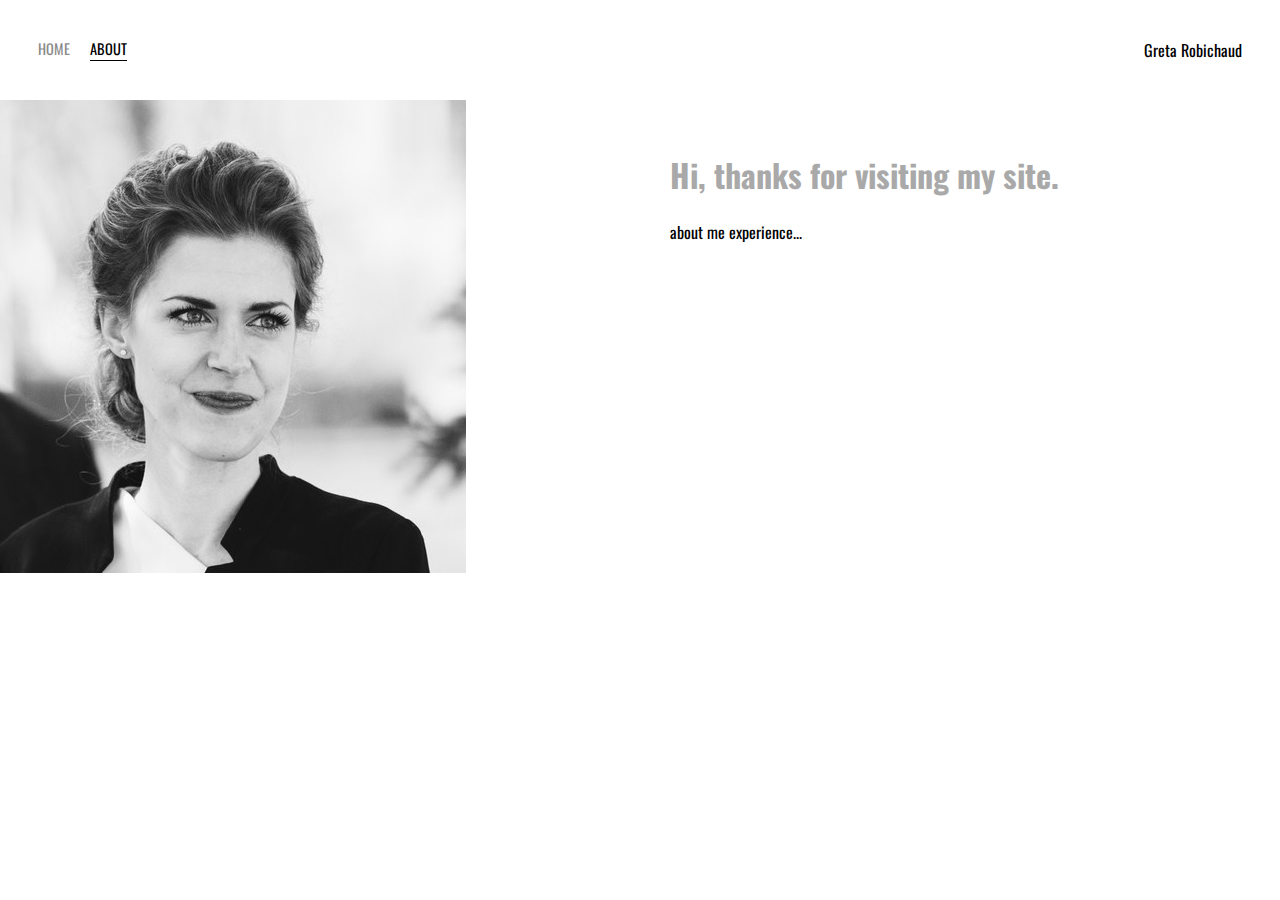
==== about.html @ c3e34e69 "Add files via upload" ====
<!DOCTYPE html>
<html lang="en">
<head>
    <meta charset="UTF-8">
    <meta name="viewport" content="width=device-width, initial-scale=1.0">
    <meta http-equiv="X-UA-Compatible" content="ie=edge">
    <title>Document</title>
    <link href="https://fonts.googleapis.com/css?family=Oswald&display=swap" rel="stylesheet">
    <link rel="stylesheet" href="styles.css">
</head>
<body>
    <div class="container"> 
        <div class="nav-wrapper">
            <div class="left-side">
                <div class="nav-link-wrapper">
                    <a href="index.html">Home</a>
                </div>
                <div class="nav-link-wrapper active-nav-link">
                    <a href="about.html">About</a>
                </div>
                
            </div>
            
            <div class="right-side">
                <div class="brand">
                     <div>Greta Robichaud</div>
                </div>
               
            </div>
        </div>
        <div class="content-wrapper">
            <div class="two-column-wrapper">
                <div class="profile-imgae-wrapper">
                    <img src="images/profile.jpg">
                </div>
                <div class="profile-content-wrapper">
                    <h1> Hi, thanks for visiting my site.</h1>
                    <p> about me experience...</p>

                </div>

            </div>
            
        </div>
    </div>
    
</body>

</html>
---- styles.css ----
/* master styles */

body {
    font-family: 'Oswald', sans-serif;
    margin: 0px;
}

.container {
    display: grid;
    grid-template-columns: 1fr;
}

.nav-wrapper {
    display:flex;
    justify-content: space-between;
    padding: 38px;
}

.left-side {
    display: flex;
}

.nav-wrapper >.left-side > div{
    margin-right: 20px;
    font-size: 0.9em;
    text-transform: uppercase;
}

.nav-link-wrapper {
    height: 22px;
    border-bottom: 1px solid transparent;
    transition: border-bottom 0.5s;
}

.nav-link-wrapper a {
    color: #8a8a8a;
    text-decoration: none;
    transition: color 0.5s;
}

.nav-link-wrapper:hover {
    border-bottom: 1px solid black;
}

.nav-link-wrapper a:hover {
    color: black;
}

.active-nav-link {
    border-bottom: 1px solid black;
}

.active-nav-link a {
    color: black !important;
}

/* Portfolio styles*/

.portfolio-items-wrapper {
    display: grid;
    grid-template-columns: 1fr 1fr 1fr;
}

.portfolio-item-wrapper {
    position: relative;
}
.portfolio-img-background {
    height: 350px;
    width: 100%;
    background-size: cover;
    background-position: center;
    background-repeat: no-repeat;
}

.img-text-wrapper {
    position: absolute;
    top: 0;
    display: flex;
    flex-direction: column;
    justify-content: center;
    align-items: center;
    height: 100%;
    text-align: center;
    padding-left: 100px;
    padding-right: 100px;
}

.logo-wrapper img {
    width: 50%;
    margin-bottom: 20px;
}

.img-text-wrapper .subtitle {
    transition: 1s;
    font-weight: 600;
    color: transparent;
}
.img-text-wrapper:hover .subtitle {
    font-weight: 600;
    color: lightgrey;
}

.img-darken {
    transition: 1s;
    filter: brightness(10%);
}

/* about page styles*/
.two-column-wrapper {
    display: grid;
    grid-template-columns: 1fr 1fr;
}

.profile-image-wrapper img {
    width: 100%;
}

.profile-content-wrapper {
    padding: 30px;

}

.profile-content-wrapper h1 {
    color: darkgrey;
}
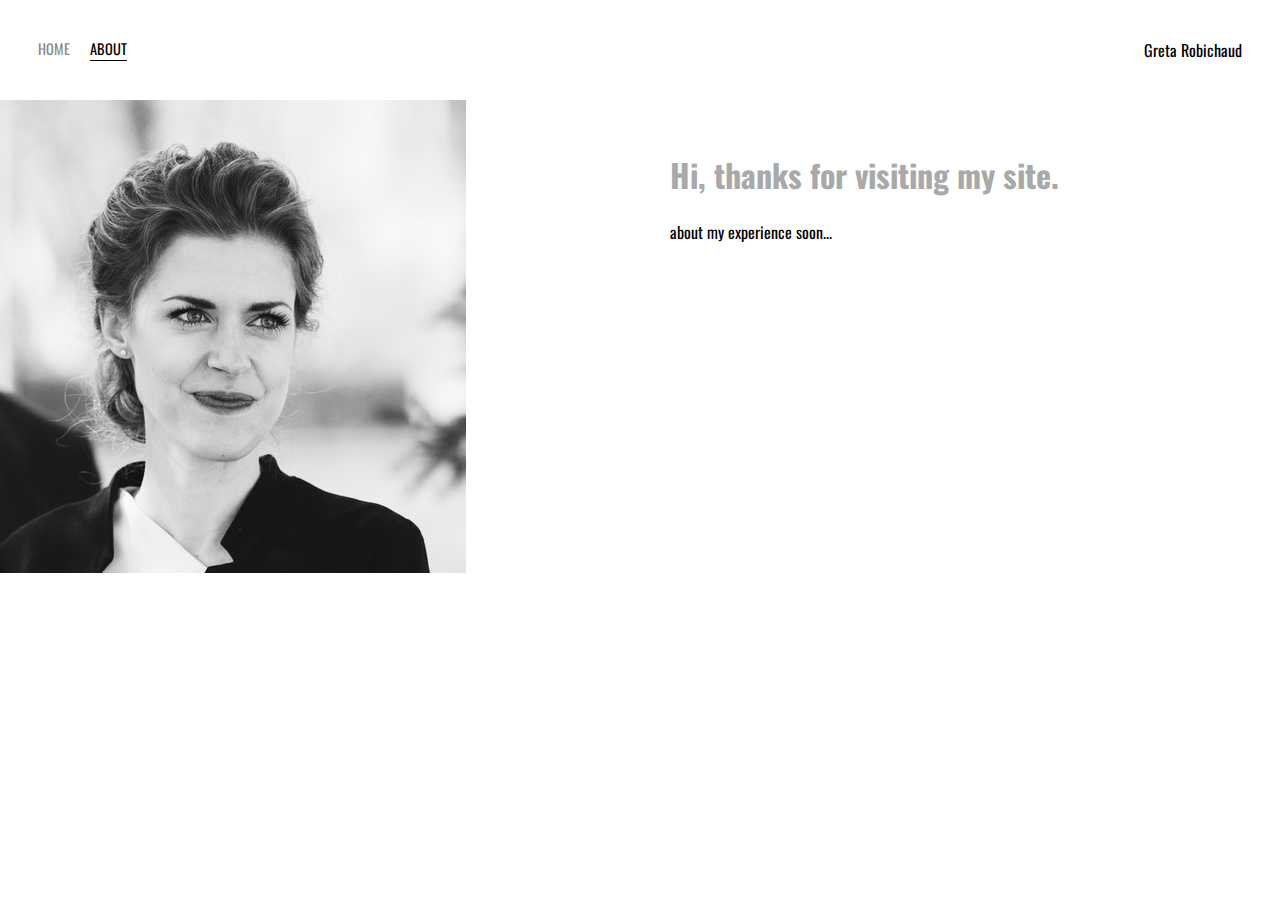
==== commit 5e5d72a4: "Add files via upload" ====
--- a/about.html
+++ b/about.html
@@ -35,7 +35,7 @@
                 </div>
                 <div class="profile-content-wrapper">
                     <h1> Hi, thanks for visiting my site.</h1>
-                    <p> about me experience...</p>
+                    <p> about my experience soon...</p>
 
                 </div>
 
